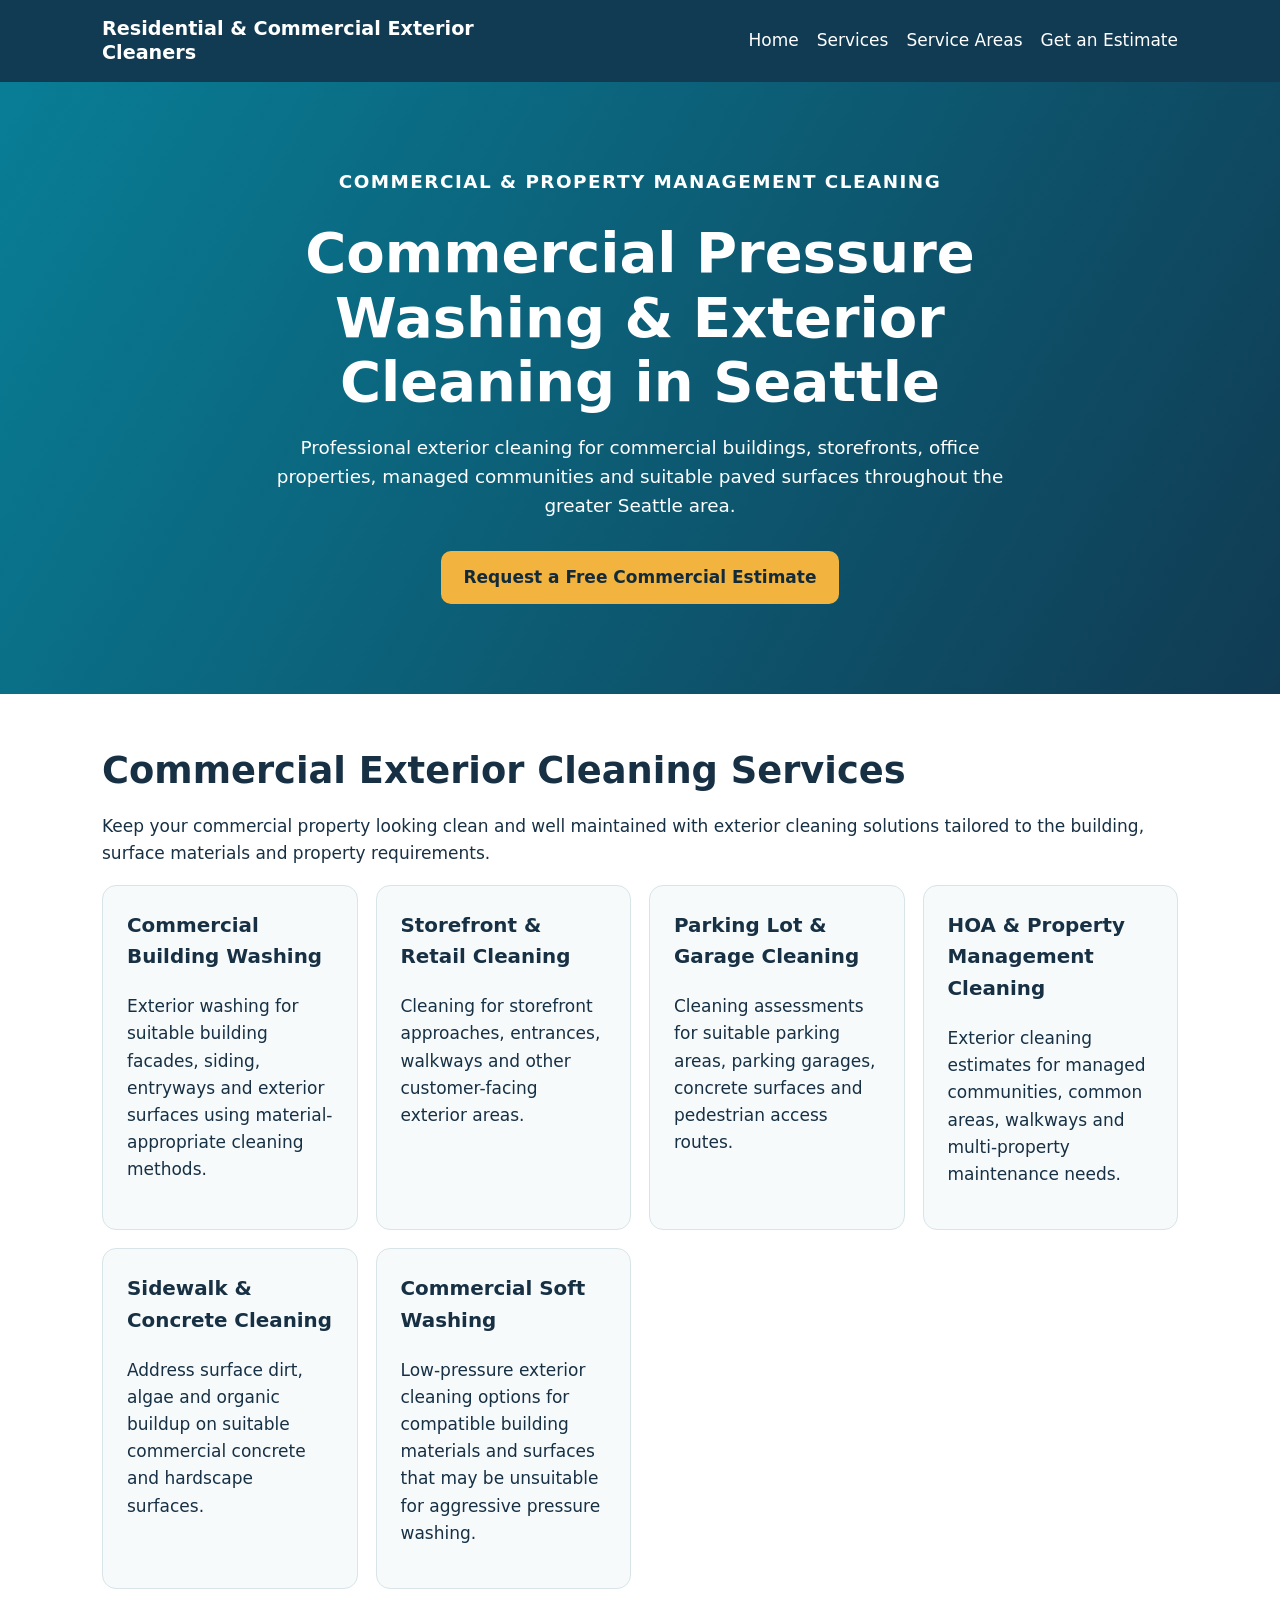
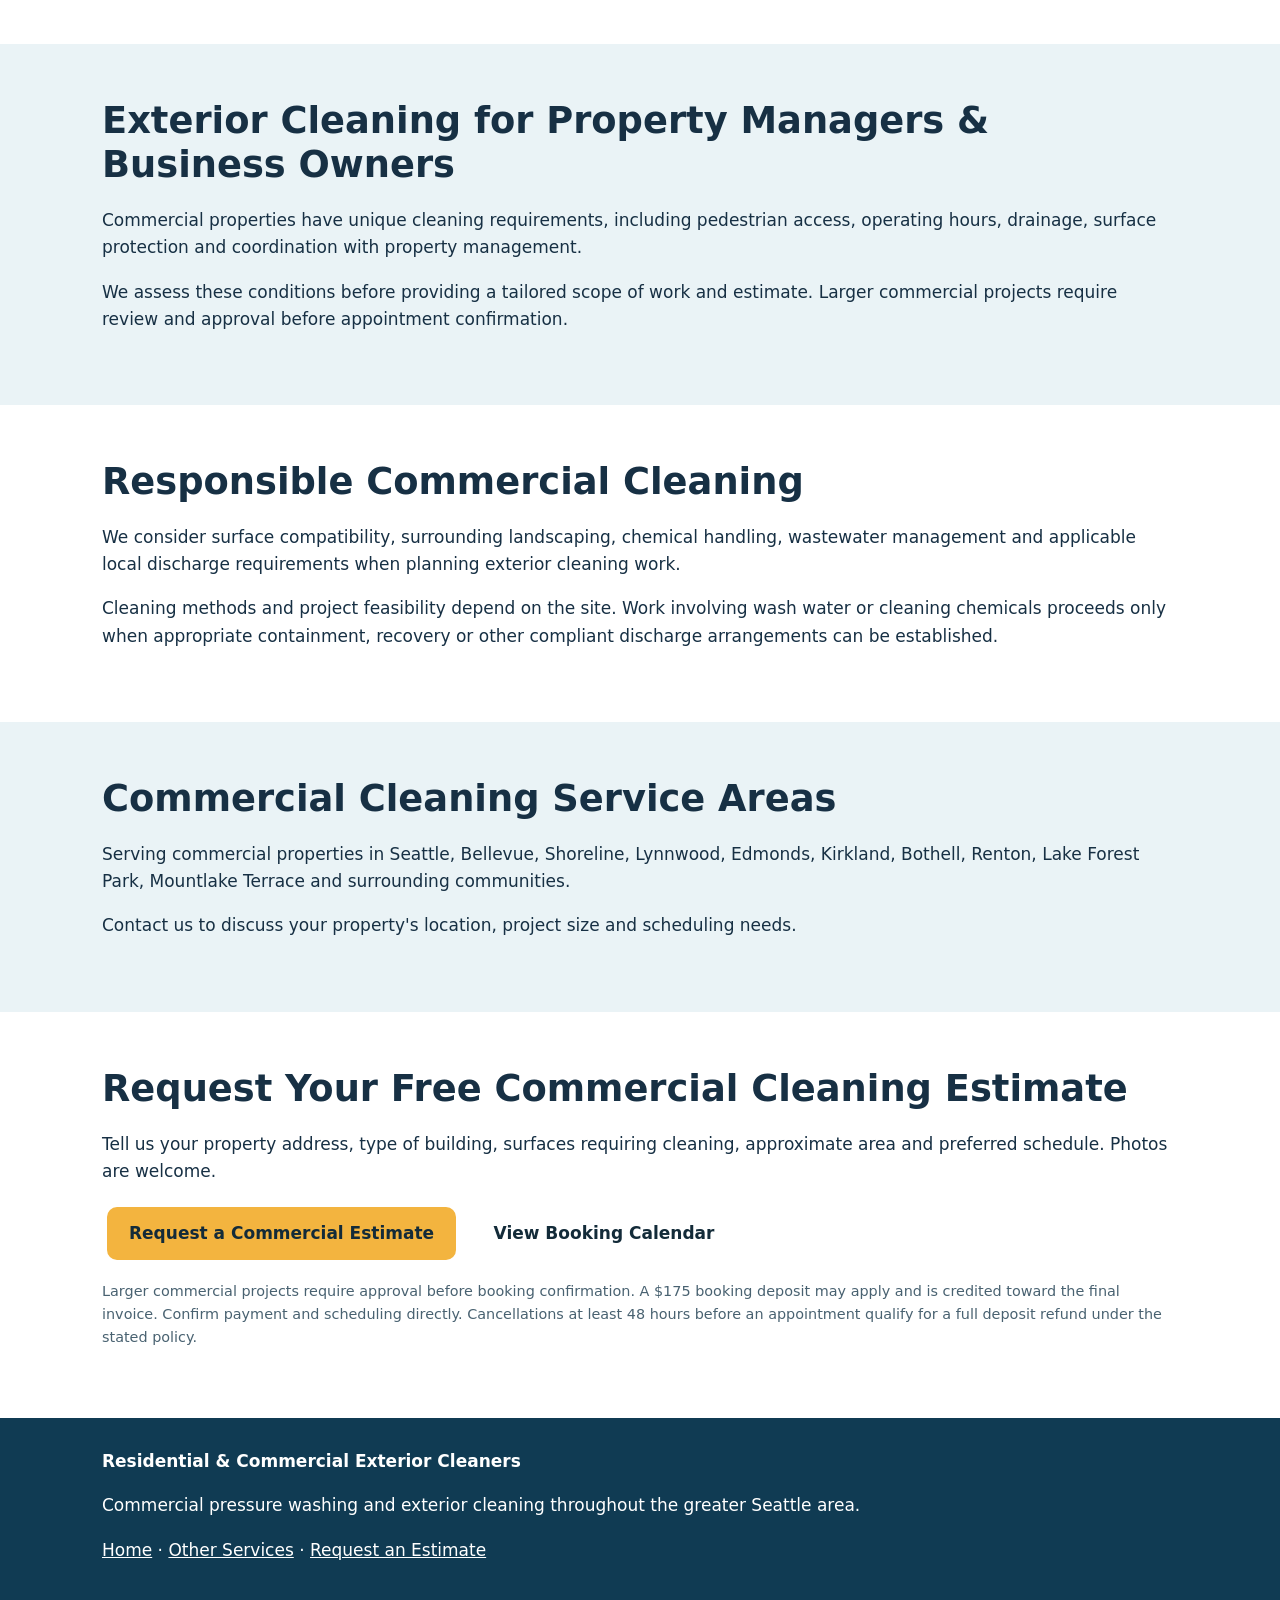
==== services/commercial-cleaning.html @ d64bcadd "Create commercial-cleaning.html" ====
<!doctype html>
<html lang="en">
<head>
<meta charset="utf-8">
<meta name="viewport" content="width=device-width,initial-scale=1">
<title>Commercial Pressure Washing Seattle WA | Exterior Cleaning</title>
<meta name="description" content="Commercial pressure washing and exterior cleaning in Seattle, Bellevue, Shoreline and Lynnwood. Storefronts, buildings, parking areas, sidewalks and managed properties. Free estimates.">
<link rel="canonical" href="https://www.residentialcommercialexteriorcleaners.com/services/commercial-cleaning.html">
<link rel="stylesheet" href="/styles.css">
</head>
<body>
<header><div class="wrap">
<a class="brand" href="/">Residential &amp; Commercial Exterior Cleaners</a>
<nav aria-label="Main navigation">
<a href="/">Home</a>
<a href="/#services">Services</a>
<a href="/#areas">Service Areas</a>
<a href="/#quote">Get an Estimate</a>
</nav></div></header>
<main>
<section class="hero"><div class="wrap">
<p class="eyebrow">Commercial &amp; Property Management Cleaning</p>
<h1>Commercial Pressure Washing &amp; Exterior Cleaning in Seattle</h1>
<p>Professional exterior cleaning for commercial buildings, storefronts, office properties, managed communities and suitable paved surfaces throughout the greater Seattle area.</p>
<a class="btn" href="#quote">Request a Free Commercial Estimate</a>
</div></section>
<section class="section"><div class="wrap">
<h2>Commercial Exterior Cleaning Services</h2>
<p>Keep your commercial property looking clean and well maintained with exterior cleaning solutions tailored to the building, surface materials and property requirements.</p>
<div class="grid">
<article class="card"><h3>Commercial Building Washing</h3><p>Exterior washing for suitable building facades, siding, entryways and exterior surfaces using material-appropriate cleaning methods.</p></article>
<article class="card"><h3>Storefront &amp; Retail Cleaning</h3><p>Cleaning for storefront approaches, entrances, walkways and other customer-facing exterior areas.</p></article>
<article class="card"><h3>Parking Lot &amp; Garage Cleaning</h3><p>Cleaning assessments for suitable parking areas, parking garages, concrete surfaces and pedestrian access routes.</p></article>
<article class="card"><h3>HOA &amp; Property Management Cleaning</h3><p>Exterior cleaning estimates for managed communities, common areas, walkways and multi-property maintenance needs.</p></article>
<article class="card"><h3>Sidewalk &amp; Concrete Cleaning</h3><p>Address surface dirt, algae and organic buildup on suitable commercial concrete and hardscape surfaces.</p></article>
<article class="card"><h3>Commercial Soft Washing</h3><p>Low-pressure exterior cleaning options for compatible building materials and surfaces that may be unsuitable for aggressive pressure washing.</p></article>
</div></div></section>
<section class="section light"><div class="wrap">
<h2>Exterior Cleaning for Property Managers &amp; Business Owners</h2>
<p>Commercial properties have unique cleaning requirements, including pedestrian access, operating hours, drainage, surface protection and coordination with property management.</p>
<p>We assess these conditions before providing a tailored scope of work and estimate. Larger commercial projects require review and approval before appointment confirmation.</p>
</div></section>
<section class="section"><div class="wrap">
<h2>Responsible Commercial Cleaning</h2>
<p>We consider surface compatibility, surrounding landscaping, chemical handling, wastewater management and applicable local discharge requirements when planning exterior cleaning work.</p>
<p>Cleaning methods and project feasibility depend on the site. Work involving wash water or cleaning chemicals proceeds only when appropriate containment, recovery or other compliant discharge arrangements can be established.</p>
</div></section>
<section class="section light"><div class="wrap">
<h2>Commercial Cleaning Service Areas</h2>
<p>Serving commercial properties in Seattle, Bellevue, Shoreline, Lynnwood, Edmonds, Kirkland, Bothell, Renton, Lake Forest Park, Mountlake Terrace and surrounding communities.</p>
<p>Contact us to discuss your property's location, project size and scheduling needs.</p>
</div></section>
<section class="section" id="quote"><div class="wrap">
<h2>Request Your Free Commercial Cleaning Estimate</h2>
<p>Tell us your property address, type of building, surfaces requiring cleaning, approximate area and preferred schedule. Photos are welcome.</p>
<a class="btn" href="mailto:matt@residentialcommercialexteriorcleaners.com?subject=Commercial%20Exterior%20Cleaning%20Estimate">Request a Commercial Estimate</a>
<a class="btn secondary" href="https://calendar.app.google/ALPbAjFEjYgFYLGk9" rel="noopener noreferrer">View Booking Calendar</a>
<p class="note">Larger commercial projects require approval before booking confirmation. A $175 booking deposit may apply and is credited toward the final invoice. Confirm payment and scheduling directly. Cancellations at least 48 hours before an appointment qualify for a full deposit refund under the stated policy.</p>
</div></section>
</main>
<footer><div class="wrap">
<strong>Residential &amp; Commercial Exterior Cleaners</strong>
<p>Commercial pressure washing and exterior cleaning throughout the greater Seattle area.</p>
<p><a href="/">Home</a> · <a href="/#services">Other Services</a> · <a href="/#quote">Request an Estimate</a></p>
</div></footer>
</body>
</html>
---- styles.css ----
*{box-sizing:border-box}html{scroll-behavior:smooth}body{margin:0;font:17px/1.6 system-ui,-apple-system,Segoe UI,sans-serif;color:#173044;background:#fff}a{color:#08678c}header{background:#103b53;color:white}header .wrap{display:flex;justify-content:space-between;align-items:center;gap:20px;flex-wrap:wrap;padding:17px 22px}header a{color:white;text-decoration:none}nav{display:flex;gap:18px;flex-wrap:wrap}nav a:hover{text-decoration:underline}.brand{font-weight:800;font-size:1.2rem;line-height:1.25;max-width:380px}.hero{background:linear-gradient(120deg,#087e96,#103b53);color:white;padding:85px 20px;text-align:center}.hero h1{font-size:clamp(2rem,5vw,3.5rem);line-height:1.15;max-width:850px;margin:0 auto 18px}.hero p{max-width:750px;margin:0 auto 25px;font-size:1.15rem}.wrap{max-width:1120px;margin:auto;padding:0 22px}.section{padding:55px 0}.section h2{font-size:clamp(1.7rem,3vw,2.3rem);line-height:1.2;margin:0 0 20px}.grid{display:grid;grid-template-columns:repeat(auto-fit,minmax(240px,1fr));gap:18px}.card{border:1px solid #d8e4e8;border-radius:14px;padding:24px;background:#f6fafb}.card h3{margin-top:0}.btn{display:inline-block;background:#f3b43f;color:#132b39!important;font-weight:800;text-decoration:none;padding:13px 22px;border-radius:10px;margin:5px}.btn.secondary{background:white}.light{background:#eaf3f6}.note{font-size:.9rem;color:#496271}.hero .note{color:#e9f4f8}footer{background:#103b53;color:white;padding:30px 0}footer a{color:white}.eyebrow{font-weight:700;text-transform:uppercase;letter-spacing:.08em;font-size:.85rem}ul{padding-left:22px}a:focus-visible{outline:3px solid #e7a11d;outline-offset:3px}@media(max-width:600px){header .wrap{display:block}nav{margin-top:14px}.hero{padding:65px 16px}}
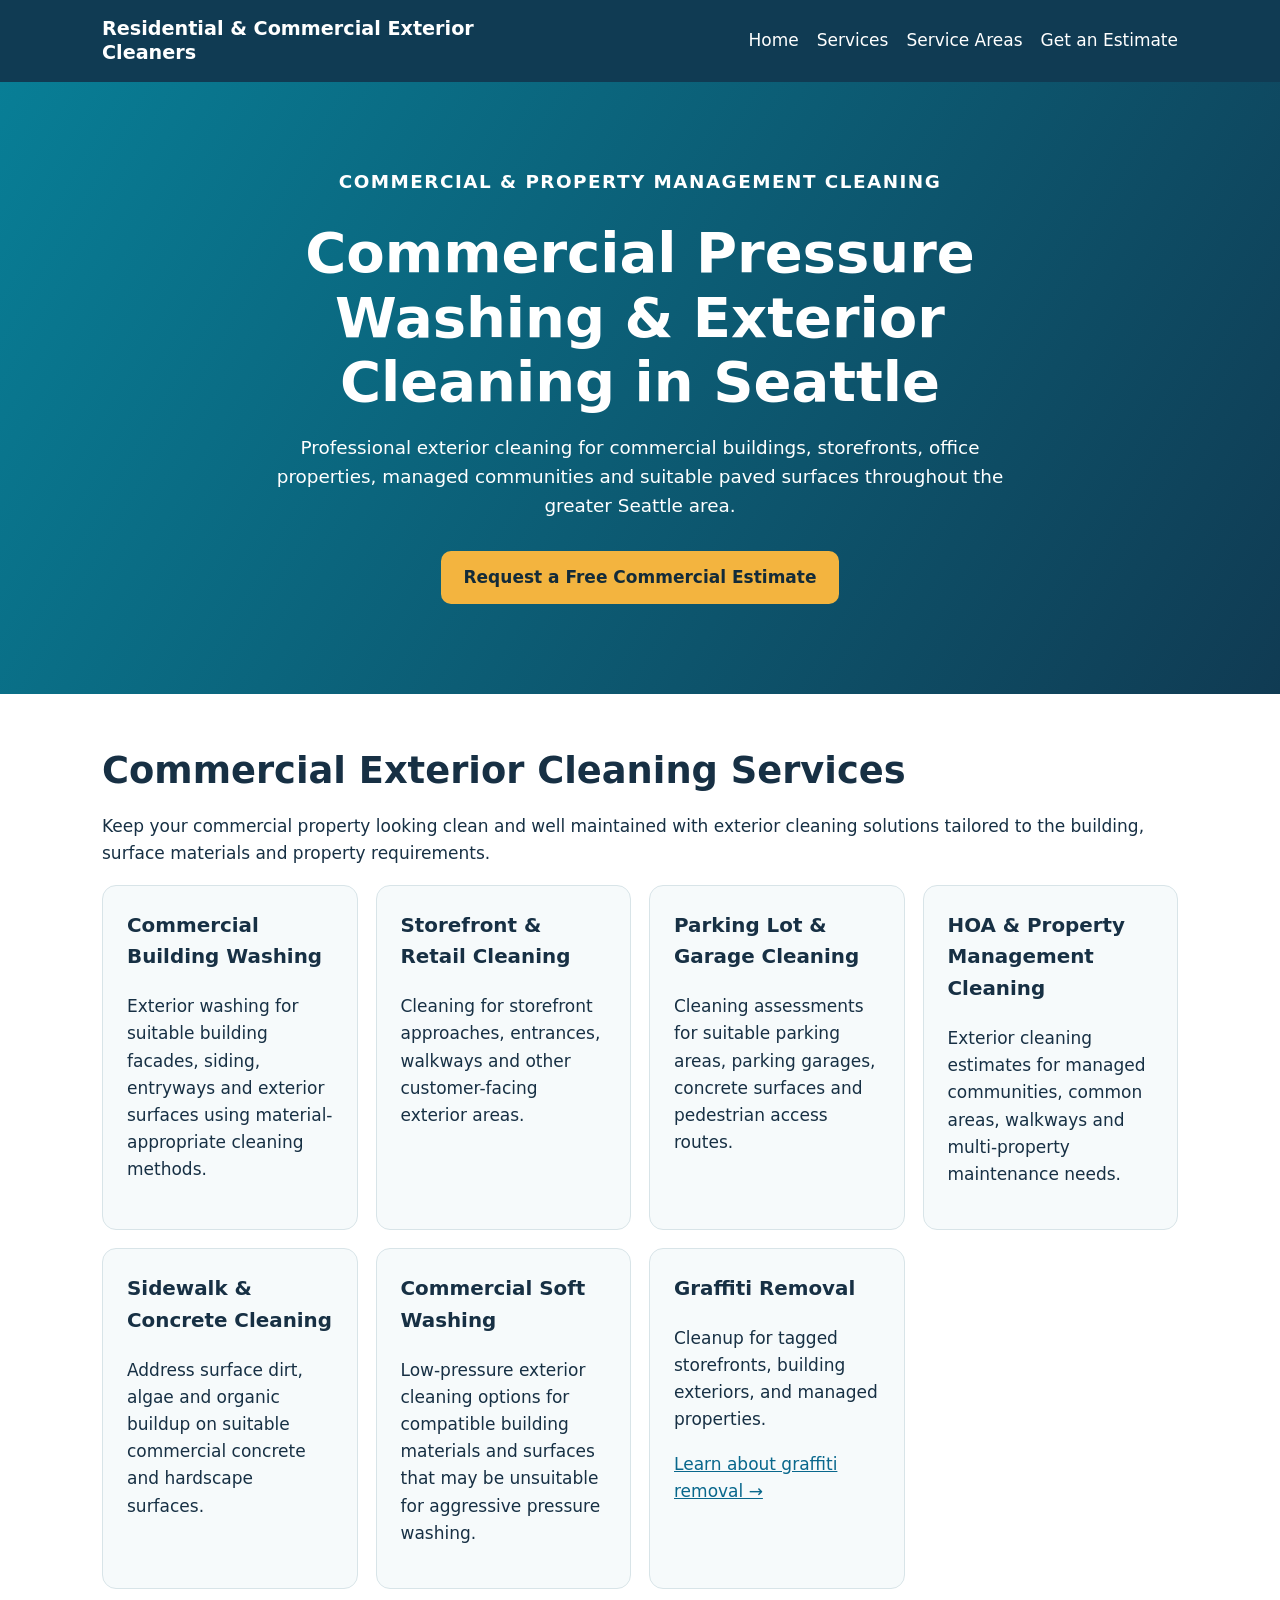
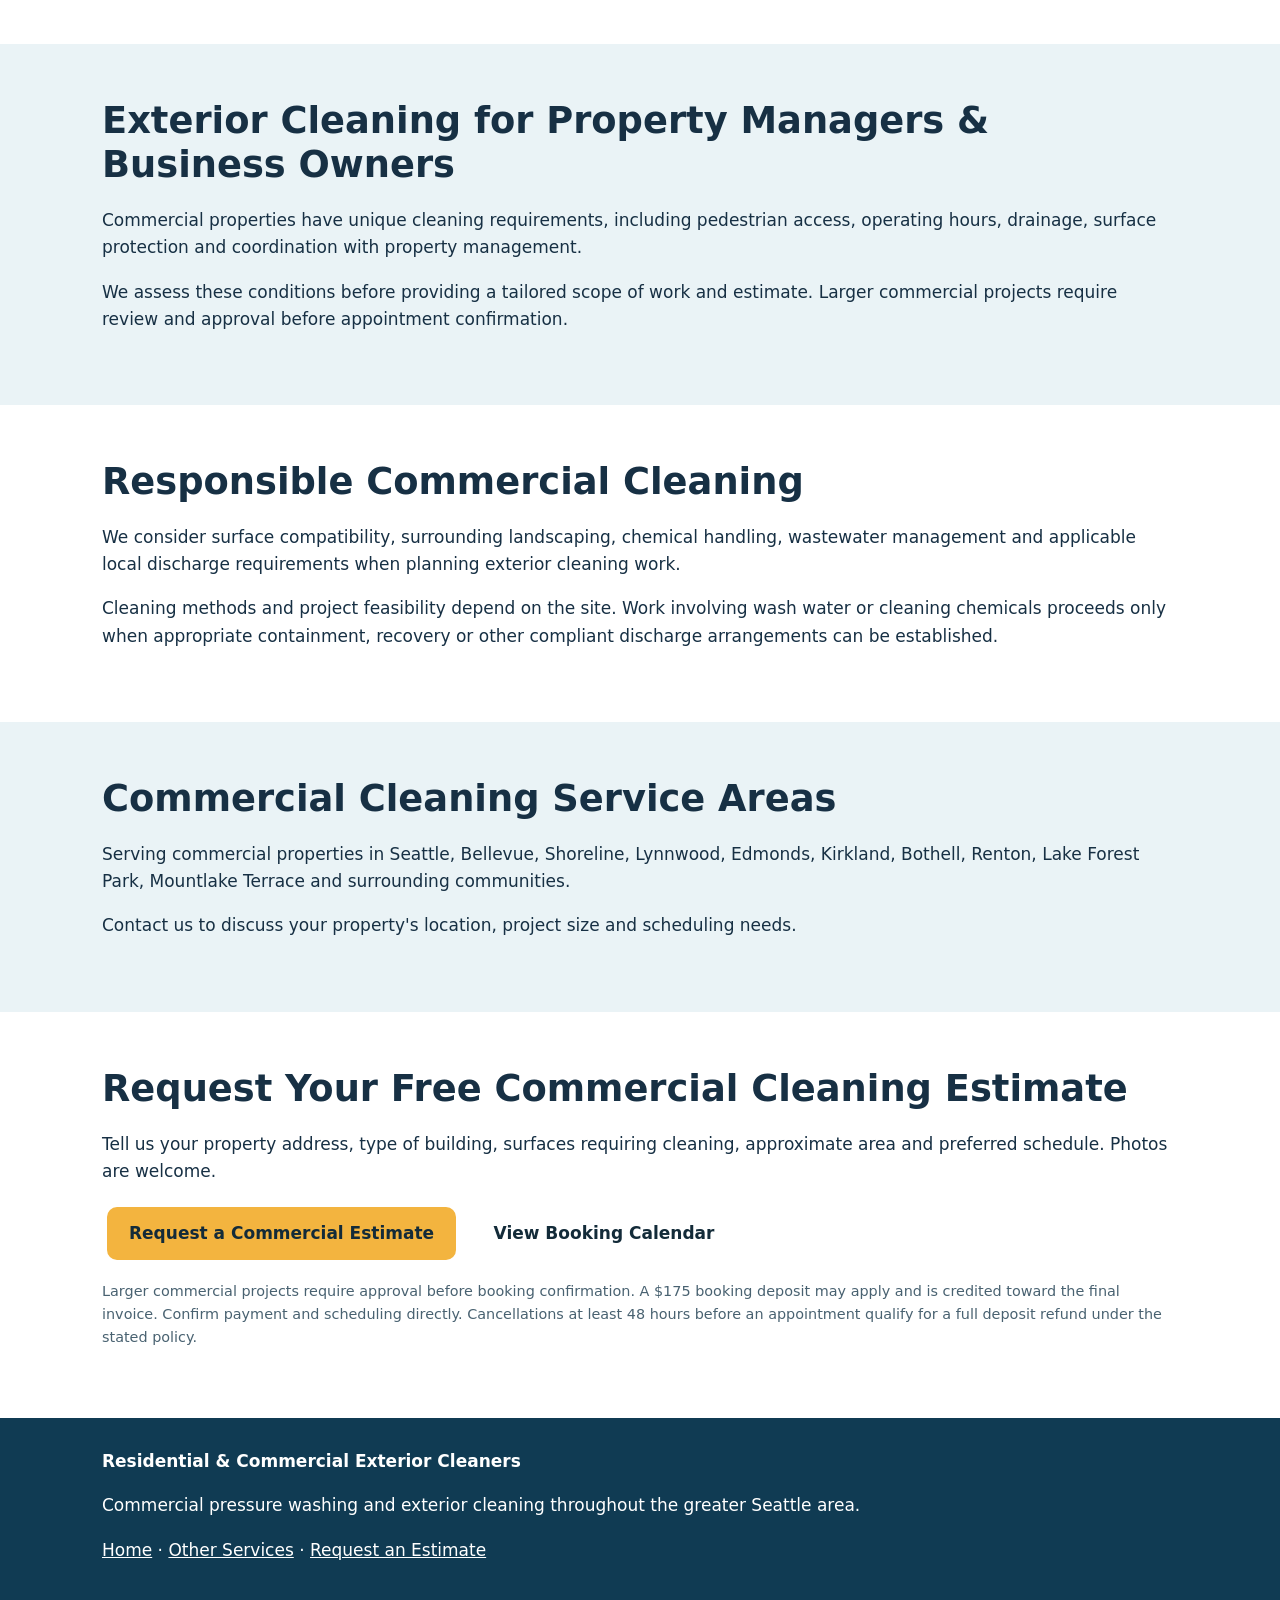
==== commit c9ab7c33: "Add graffiti removal service page" ====
--- a/services/commercial-cleaning.html
+++ b/services/commercial-cleaning.html
@@ -34,6 +34,7 @@
 <article class="card"><h3>HOA &amp; Property Management Cleaning</h3><p>Exterior cleaning estimates for managed communities, common areas, walkways and multi-property maintenance needs.</p></article>
 <article class="card"><h3>Sidewalk &amp; Concrete Cleaning</h3><p>Address surface dirt, algae and organic buildup on suitable commercial concrete and hardscape surfaces.</p></article>
 <article class="card"><h3>Commercial Soft Washing</h3><p>Low-pressure exterior cleaning options for compatible building materials and surfaces that may be unsuitable for aggressive pressure washing.</p></article>
+<article class="card"><h3>Graffiti Removal</h3><p>Cleanup for tagged storefronts, building exteriors, and managed properties.</p><a href="/services/graffiti-removal.html">Learn about graffiti removal →</a></article>
 </div></div></section>
 <section class="section light"><div class="wrap">
 <h2>Exterior Cleaning for Property Managers &amp; Business Owners</h2>
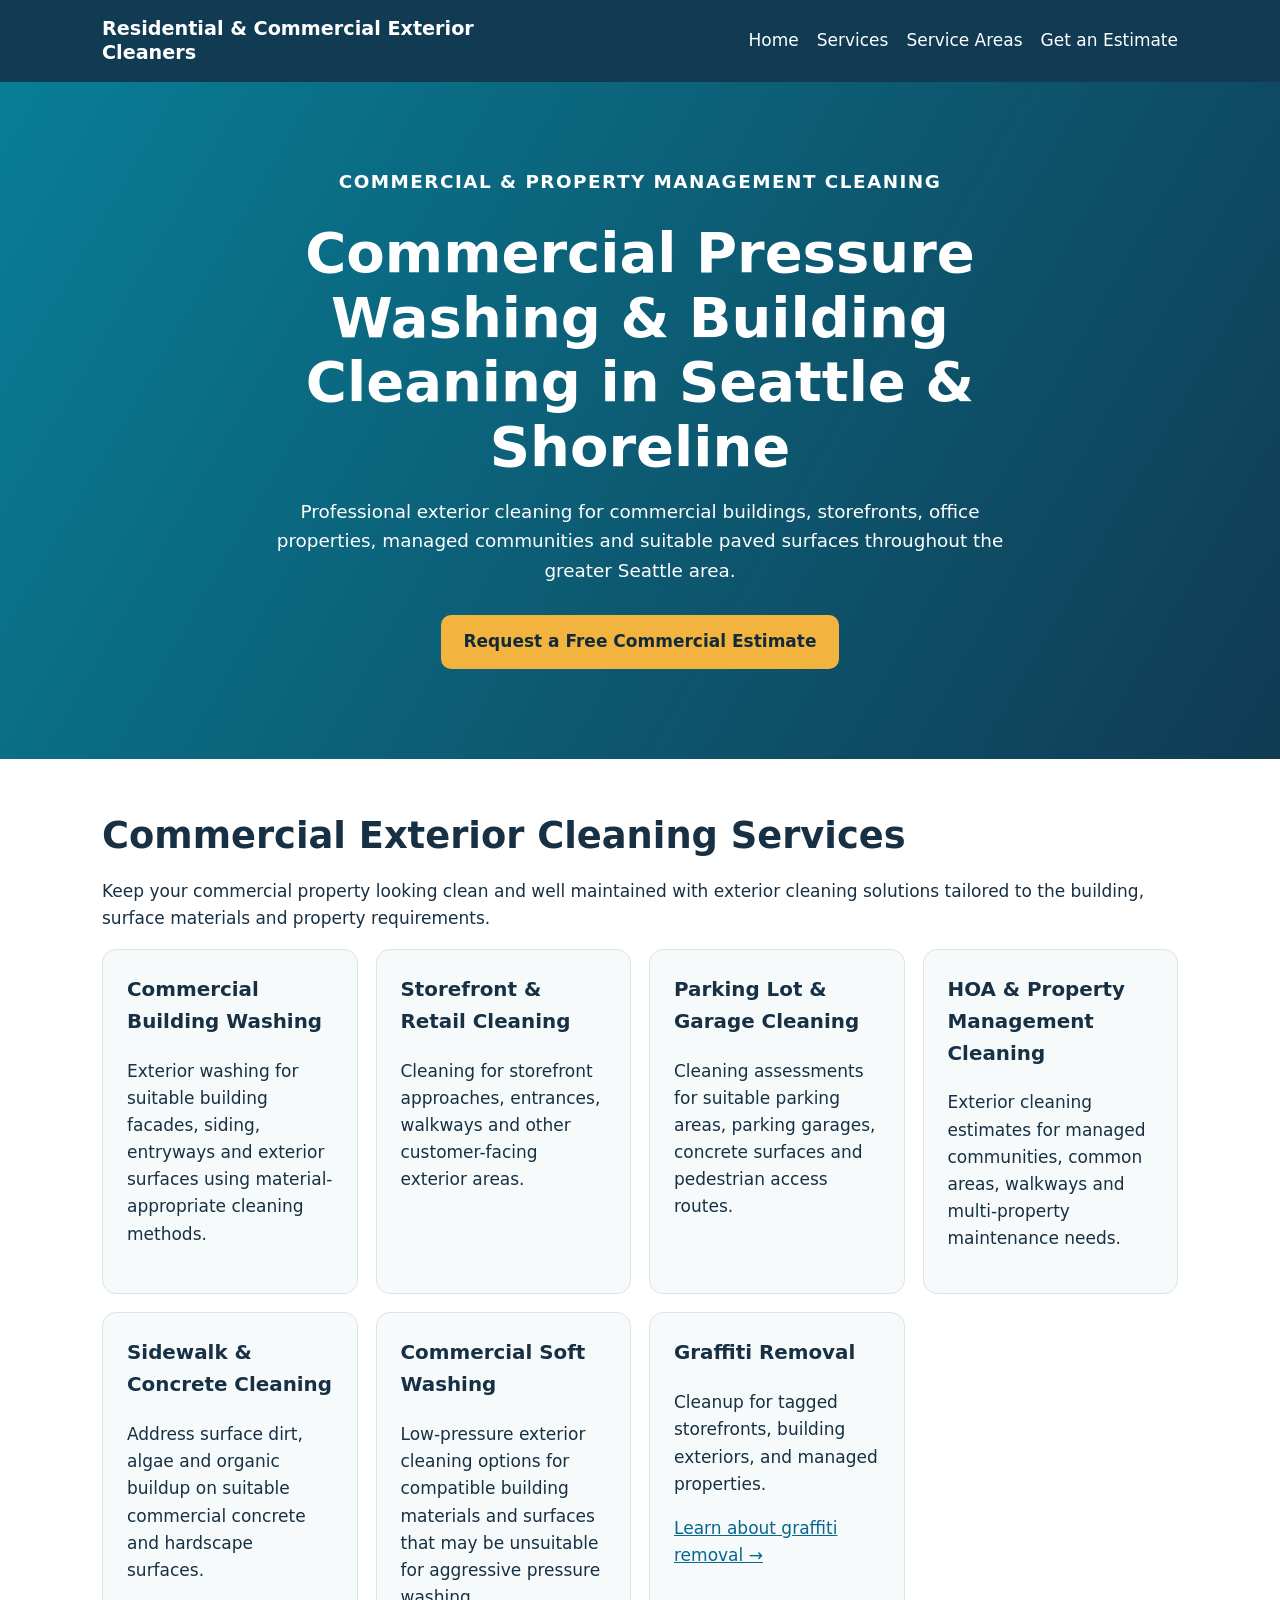
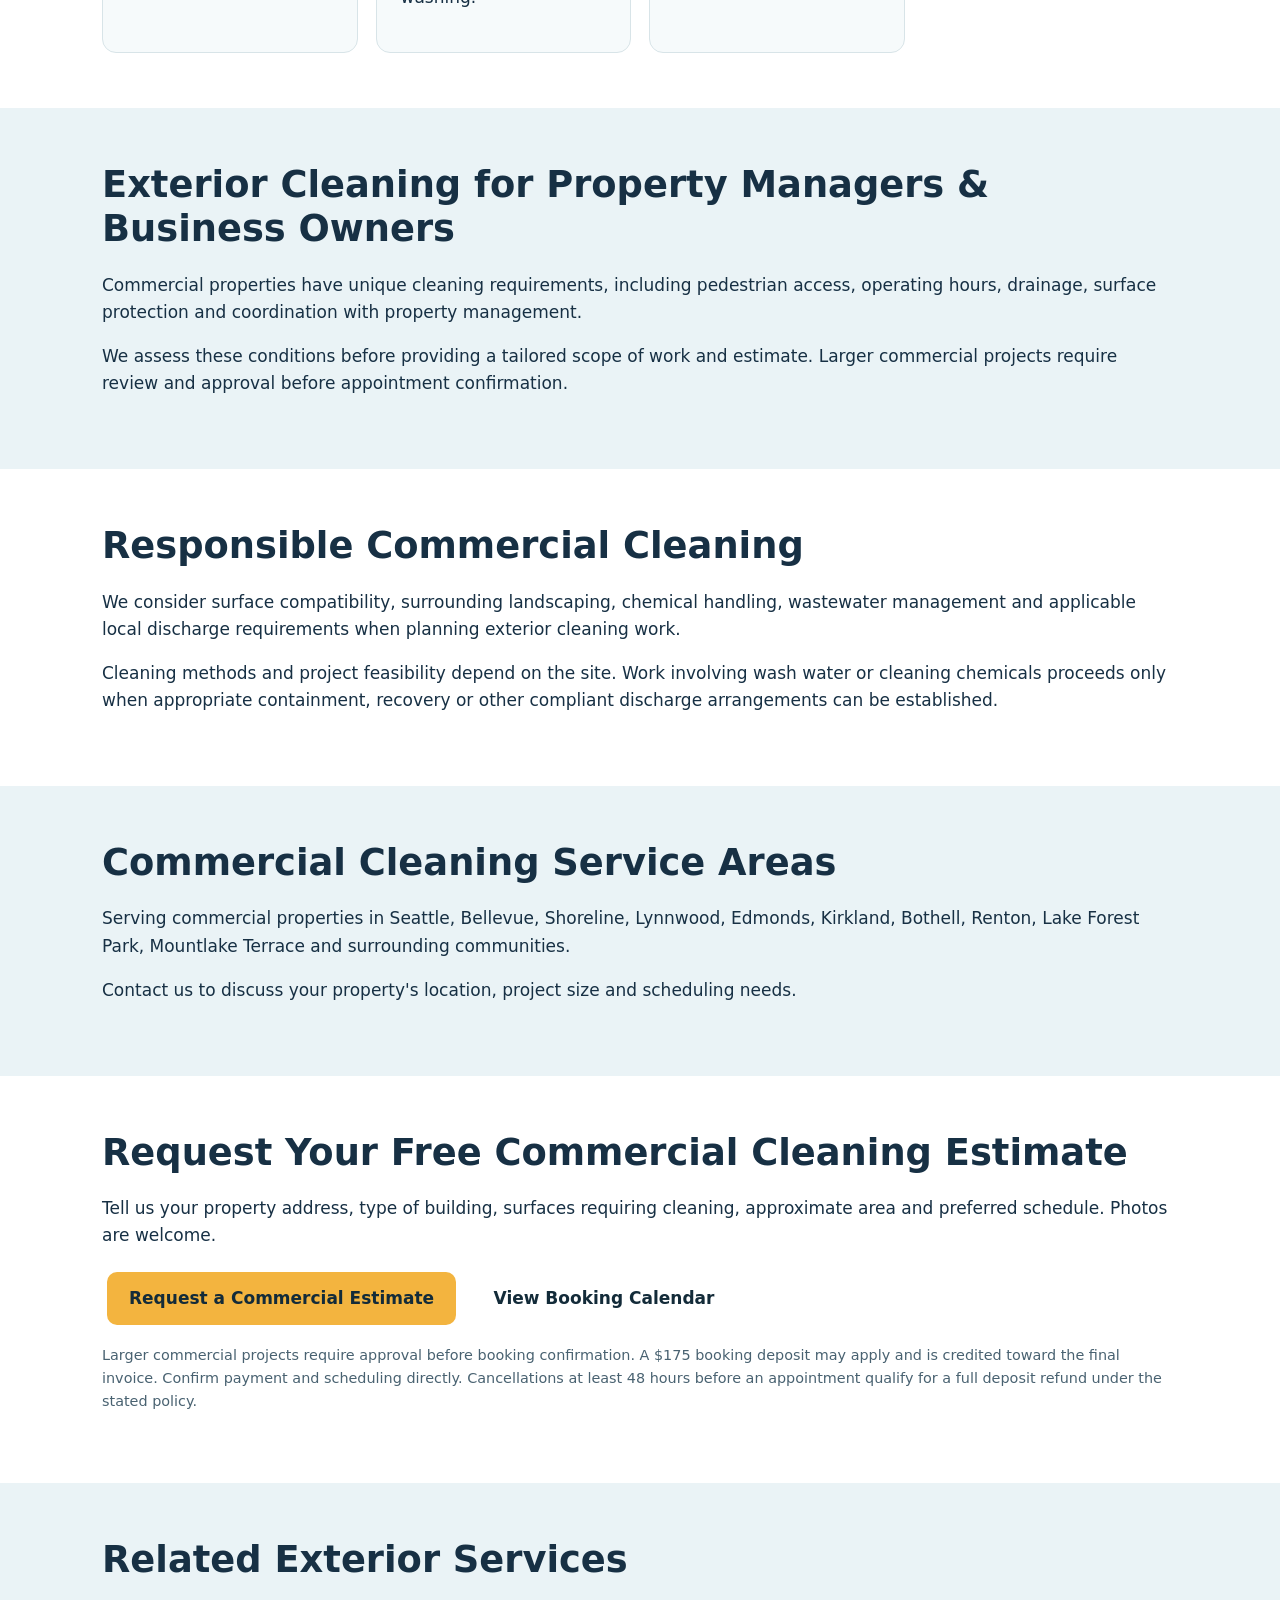
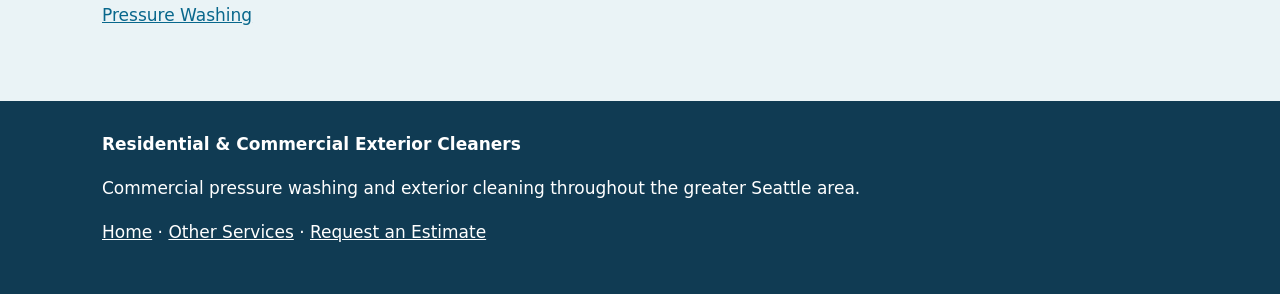
==== commit c59a10e4: "Improve local SEO, service metadata and estimate link markup" ====
--- a/services/commercial-cleaning.html
+++ b/services/commercial-cleaning.html
@@ -3,8 +3,8 @@
 <head>
 <meta charset="utf-8">
 <meta name="viewport" content="width=device-width,initial-scale=1">
-<title>Commercial Pressure Washing Seattle WA | Exterior Cleaning</title>
-<meta name="description" content="Commercial pressure washing and exterior cleaning in Seattle, Bellevue, Shoreline and Lynnwood. Storefronts, buildings, parking areas, sidewalks and managed properties. Free estimates.">
+<title>Commercial Pressure Washing | Seattle &amp; Shoreline, WA</title>
+<meta name="description" content="Commercial building washing, storefront, sidewalk and parking area cleaning in Seattle, Shoreline and nearby cities. Call 206-303-8770 for a free estimate.">
 <link rel="canonical" href="https://www.residentialcommercialexteriorcleaners.com/services/commercial-cleaning.html">
 <link rel="stylesheet" href="/styles.css">
 </head>
@@ -20,7 +20,7 @@
 <main>
 <section class="hero"><div class="wrap">
 <p class="eyebrow">Commercial &amp; Property Management Cleaning</p>
-<h1>Commercial Pressure Washing &amp; Exterior Cleaning in Seattle</h1>
+<h1>Commercial Pressure Washing &amp; Building Cleaning in Seattle &amp; Shoreline</h1>
 <p>Professional exterior cleaning for commercial buildings, storefronts, office properties, managed communities and suitable paved surfaces throughout the greater Seattle area.</p>
 <a class="btn" href="#quote">Request a Free Commercial Estimate</a>
 </div></section>
@@ -58,6 +58,7 @@
 <a class="btn secondary" href="https://calendar.app.google/ALPbAjFEjYgFYLGk9" rel="noopener noreferrer">View Booking Calendar</a>
 <p class="note">Larger commercial projects require approval before booking confirmation. A $175 booking deposit may apply and is credited toward the final invoice. Confirm payment and scheduling directly. Cancellations at least 48 hours before an appointment qualify for a full deposit refund under the stated policy.</p>
 </div></section>
+<section class="section light"><div class="wrap"><h2>Related Exterior Services</h2><p><a href="/services/pressure-washing.html">Pressure Washing</a></p></div></section>
 </main>
 <footer><div class="wrap">
 <strong>Residential &amp; Commercial Exterior Cleaners</strong>
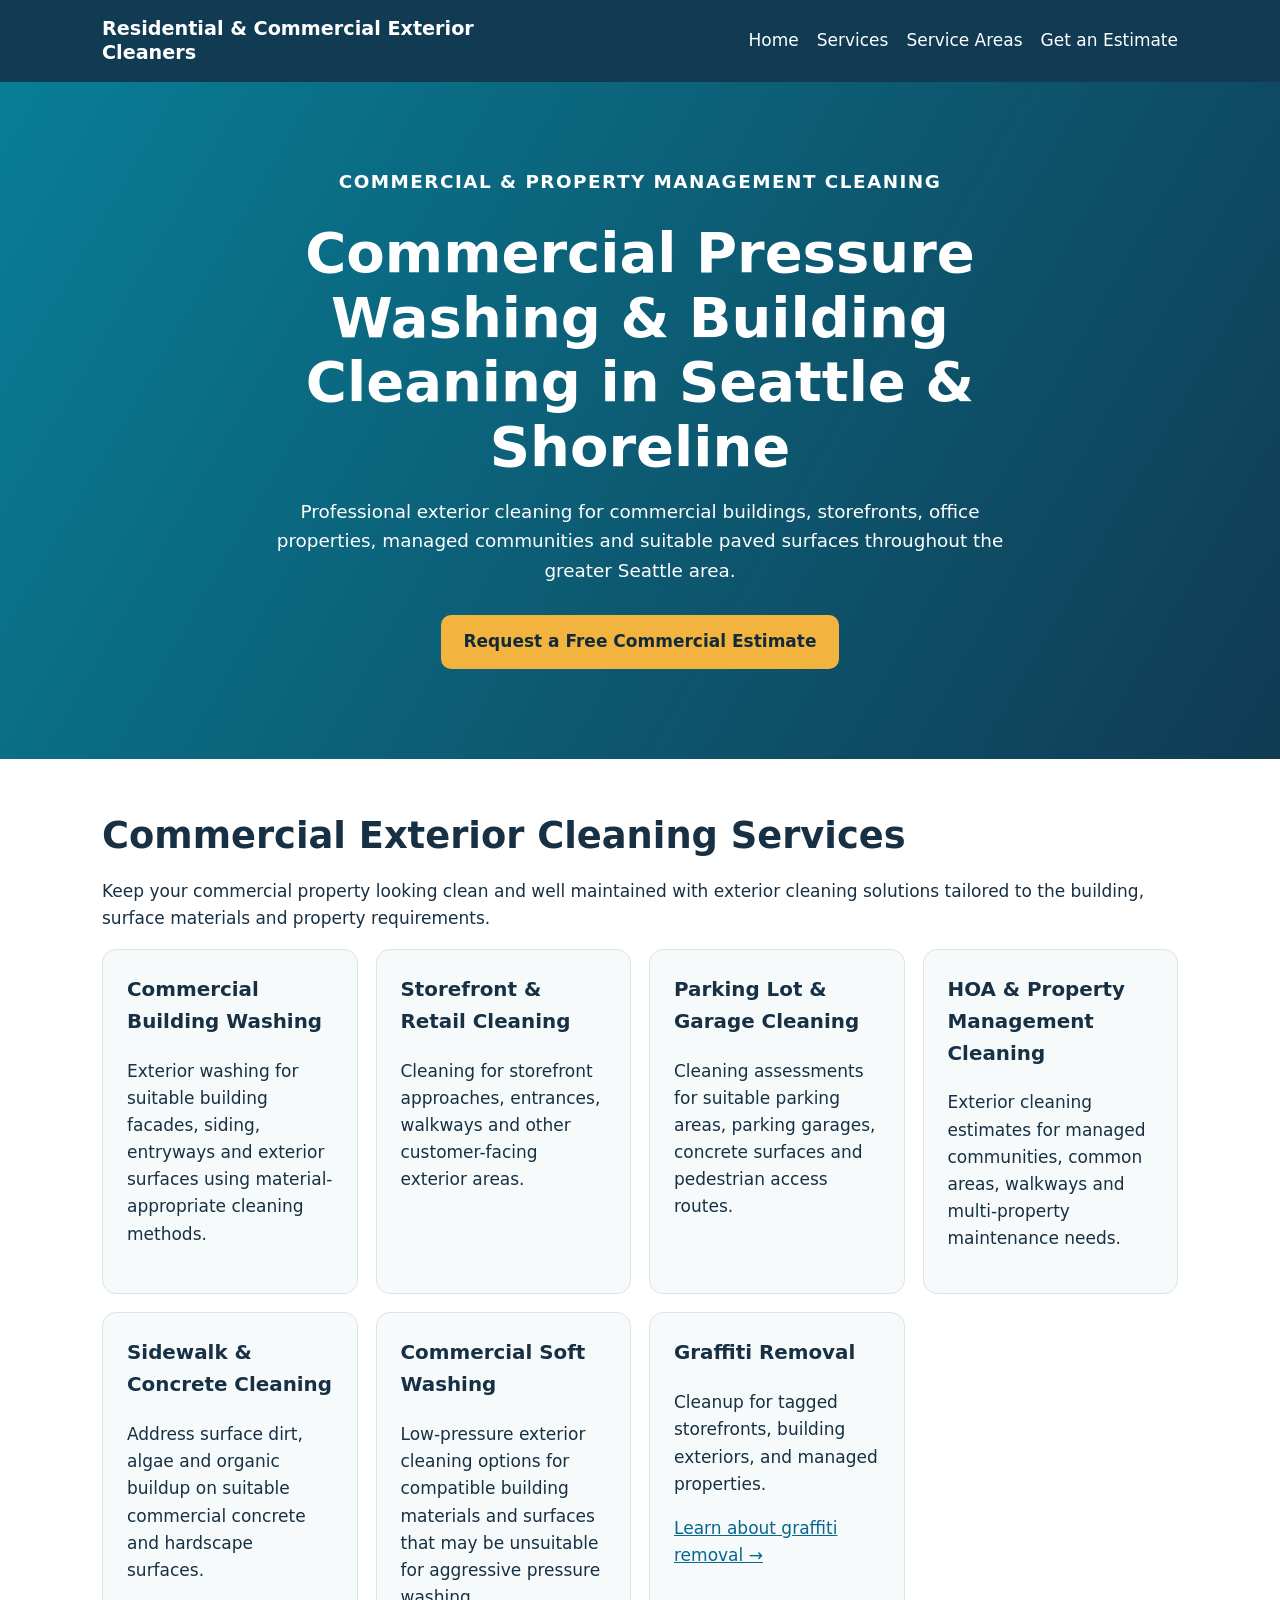
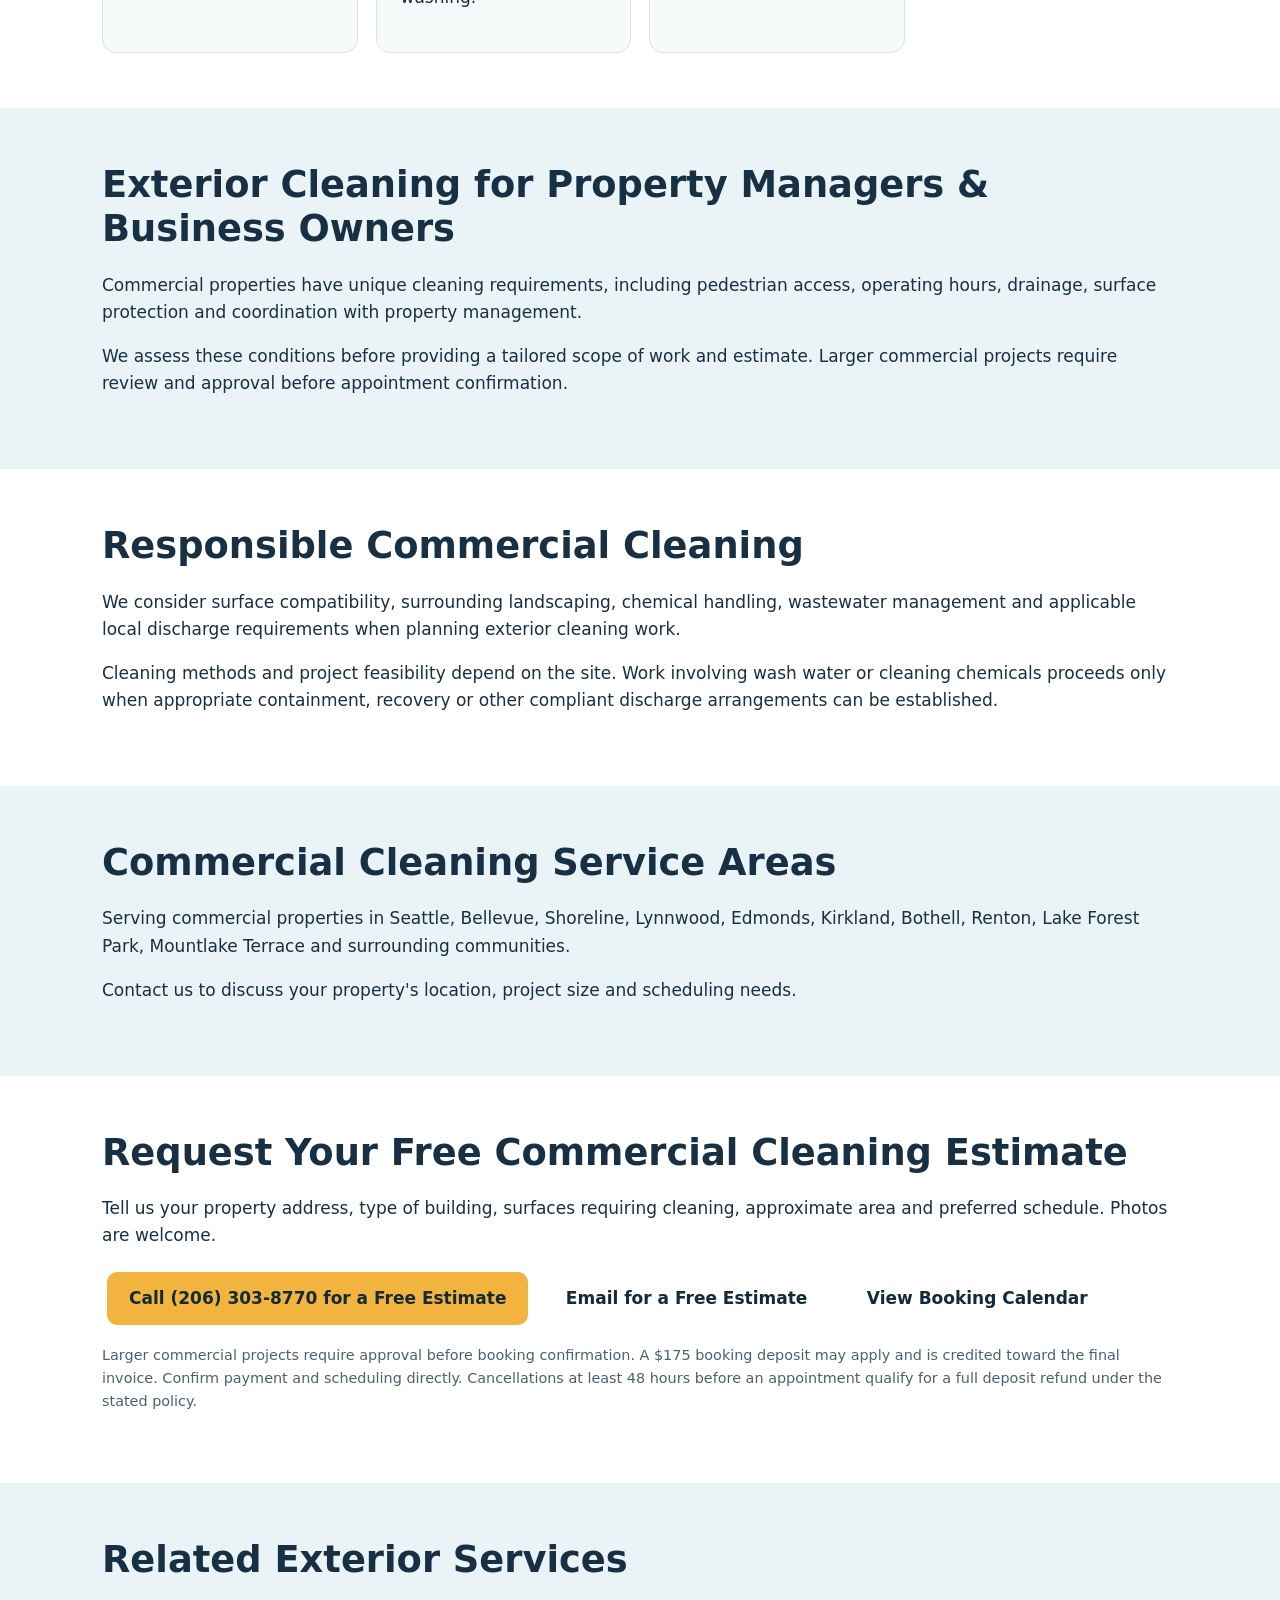
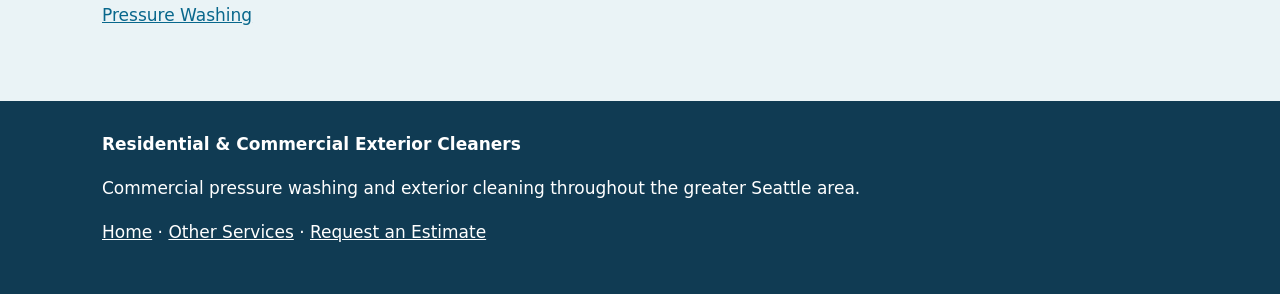
==== commit 8f090171: "Add direct call buttons to service estimate sections" ====
--- a/services/commercial-cleaning.html
+++ b/services/commercial-cleaning.html
@@ -7,6 +7,16 @@
 <meta name="description" content="Commercial building washing, storefront, sidewalk and parking area cleaning in Seattle, Shoreline and nearby cities. Call 206-303-8770 for a free estimate.">
 <link rel="canonical" href="https://www.residentialcommercialexteriorcleaners.com/services/commercial-cleaning.html">
 <link rel="stylesheet" href="/styles.css">
+
+<!-- Google tag (gtag.js) -->
+<script async src="https://www.googletagmanager.com/gtag/js?id=AW-18505908150"></script>
+<script>
+  window.dataLayer = window.dataLayer || [];
+  function gtag(){dataLayer.push(arguments);}
+  gtag('js', new Date());
+
+  gtag('config', 'AW-18505908150');
+</script>
 </head>
 <body>
 <header><div class="wrap">
@@ -54,7 +64,8 @@
 <section class="section" id="quote"><div class="wrap">
 <h2>Request Your Free Commercial Cleaning Estimate</h2>
 <p>Tell us your property address, type of building, surfaces requiring cleaning, approximate area and preferred schedule. Photos are welcome.</p>
-<a class="btn" href="mailto:matt@residentialcommercialexteriorcleaners.com?subject=Commercial%20Exterior%20Cleaning%20Estimate">Request a Commercial Estimate</a>
+<a class="btn" href="tel:+12063038770">Call (206) 303-8770 for a Free Estimate</a>
+<a class="btn secondary" href="mailto:matt@residentialcommercialexteriorcleaners.com?subject=Commercial%20Exterior%20Cleaning%20Estimate">Email for a Free Estimate</a>
 <a class="btn secondary" href="https://calendar.app.google/ALPbAjFEjYgFYLGk9" rel="noopener noreferrer">View Booking Calendar</a>
 <p class="note">Larger commercial projects require approval before booking confirmation. A $175 booking deposit may apply and is credited toward the final invoice. Confirm payment and scheduling directly. Cancellations at least 48 hours before an appointment qualify for a full deposit refund under the stated policy.</p>
 </div></section>
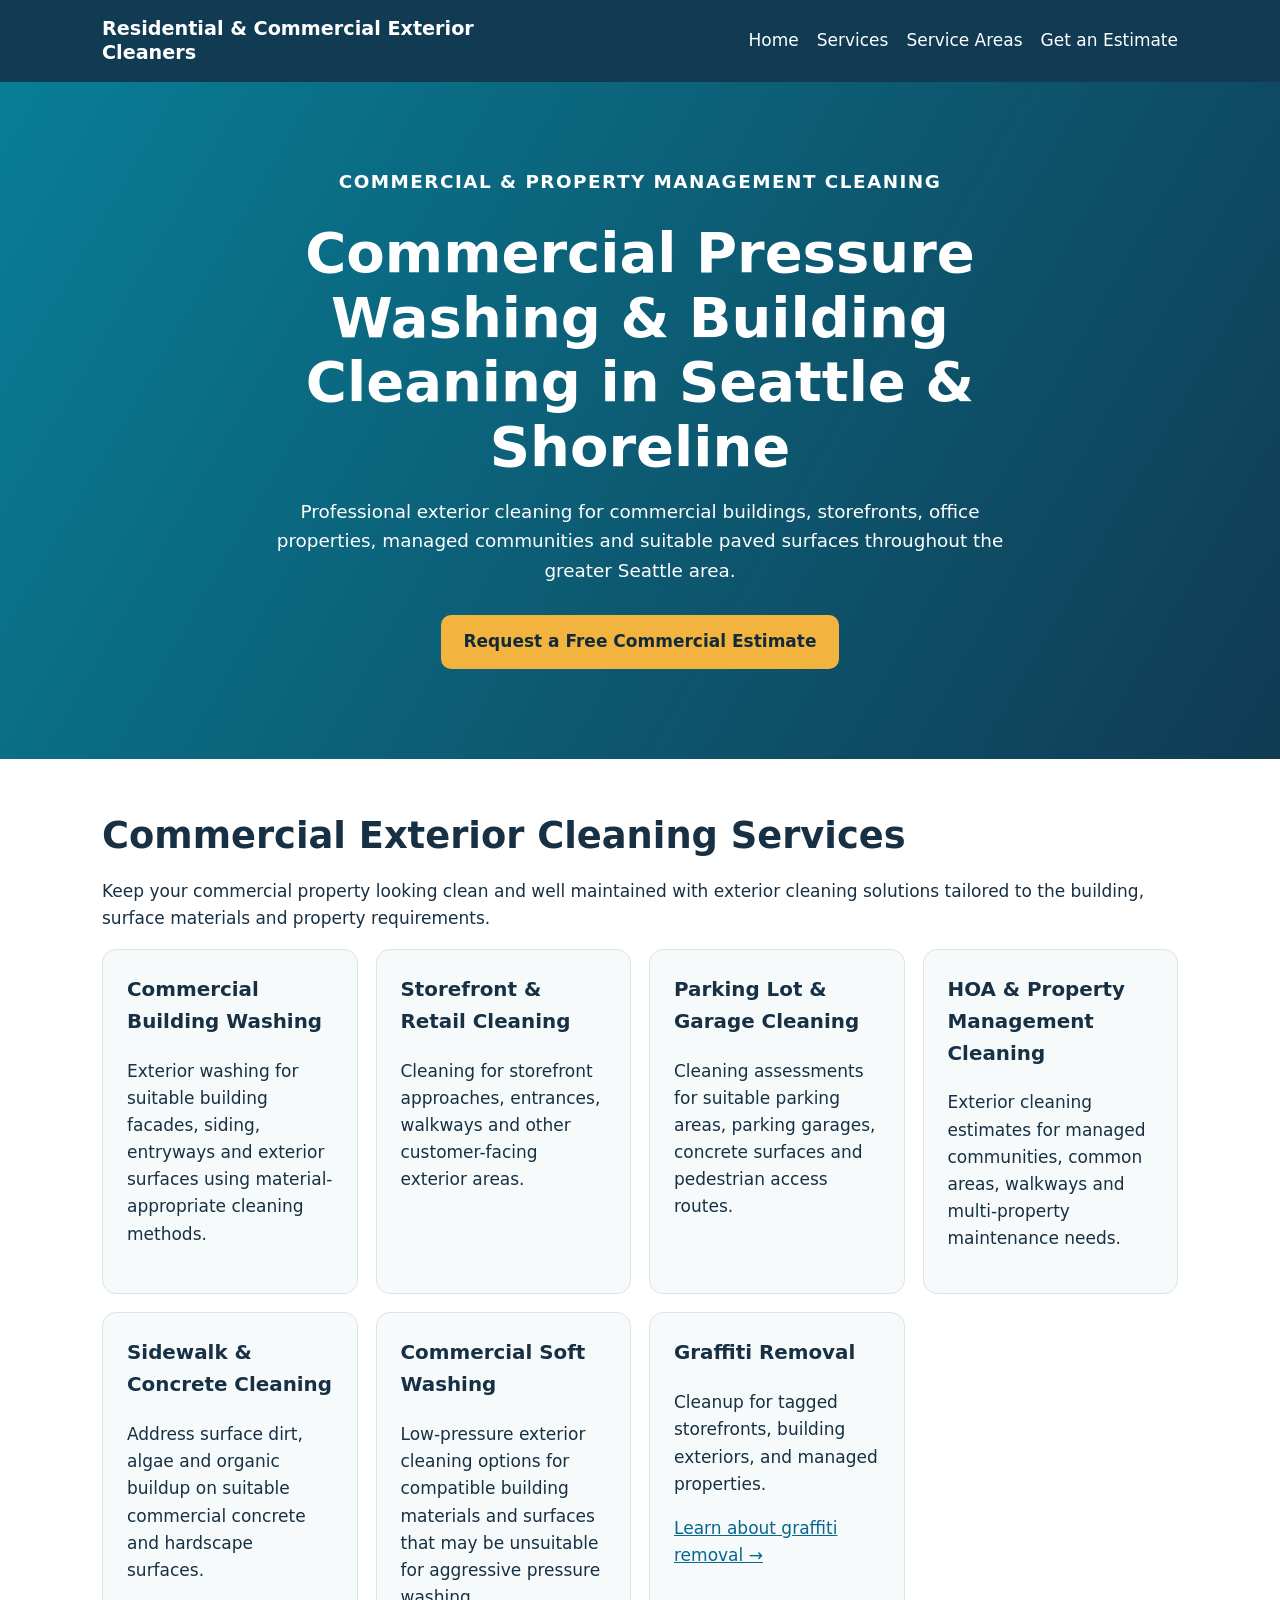
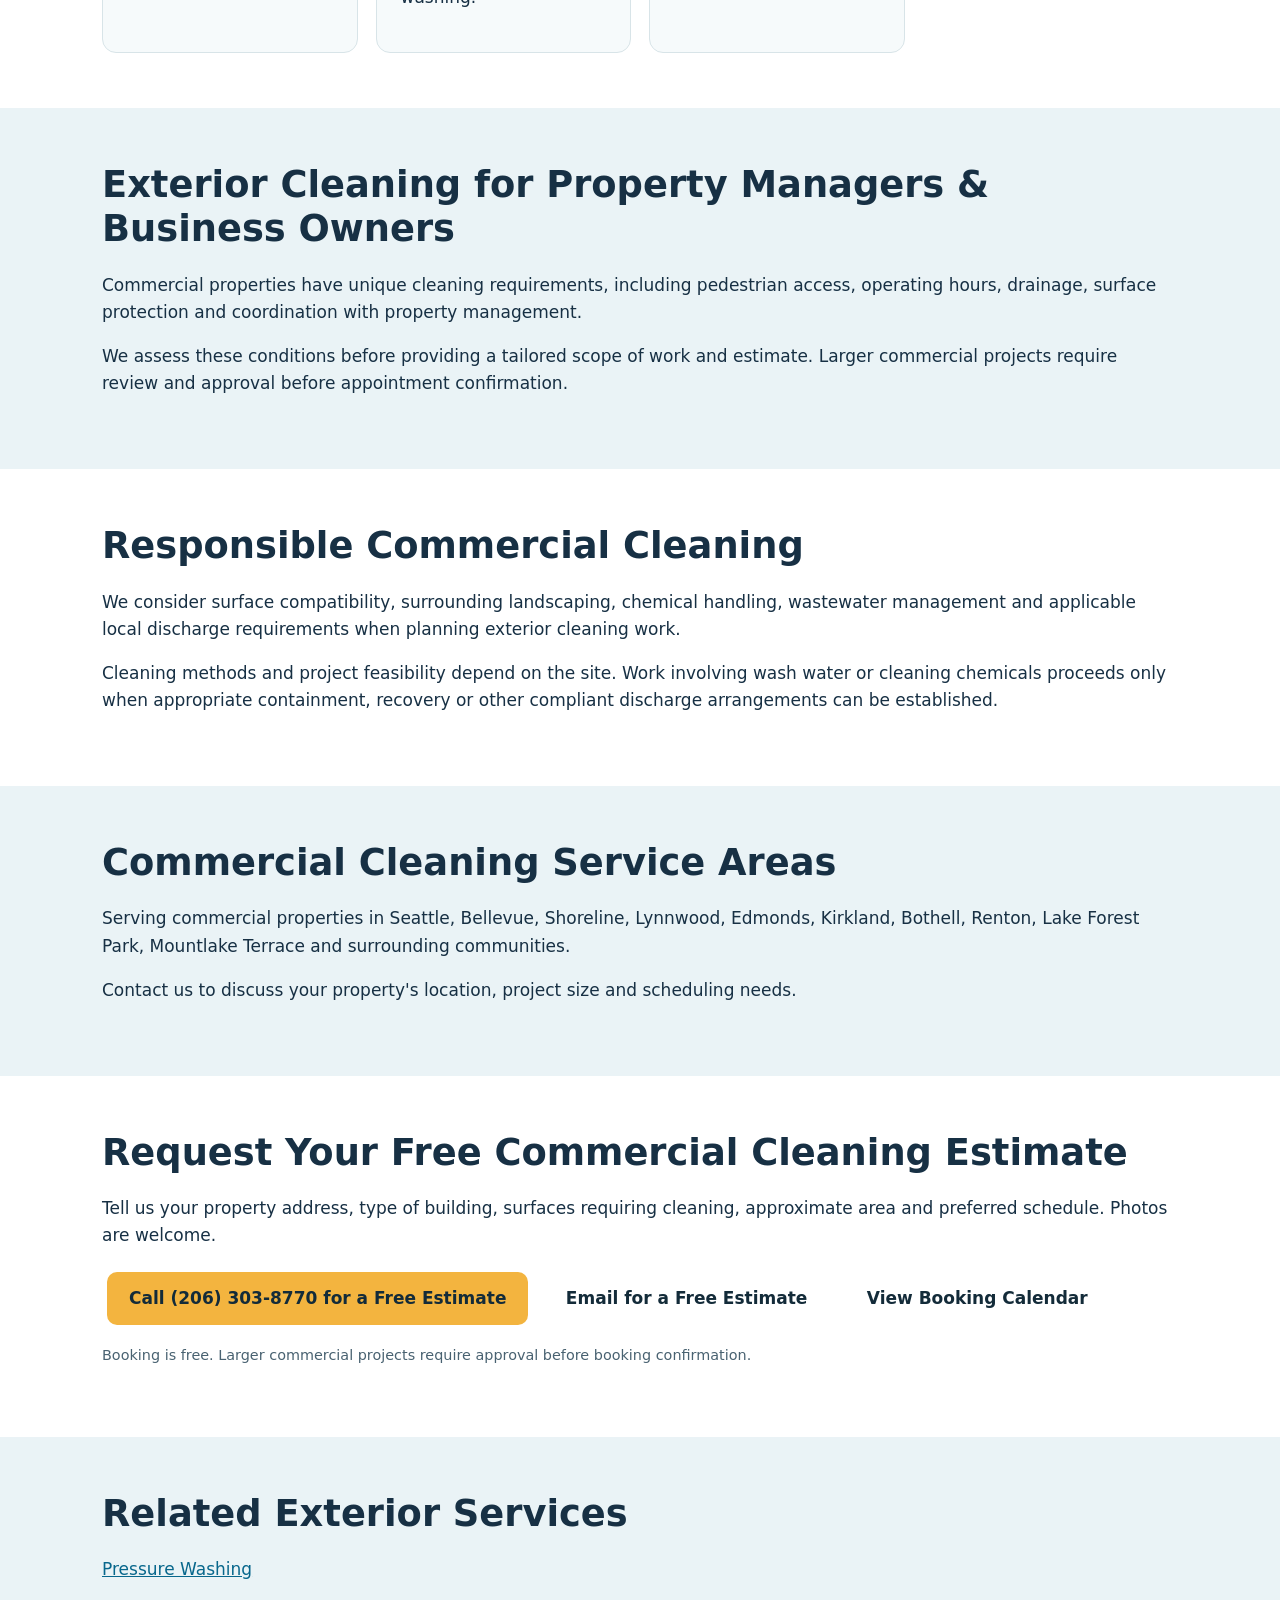
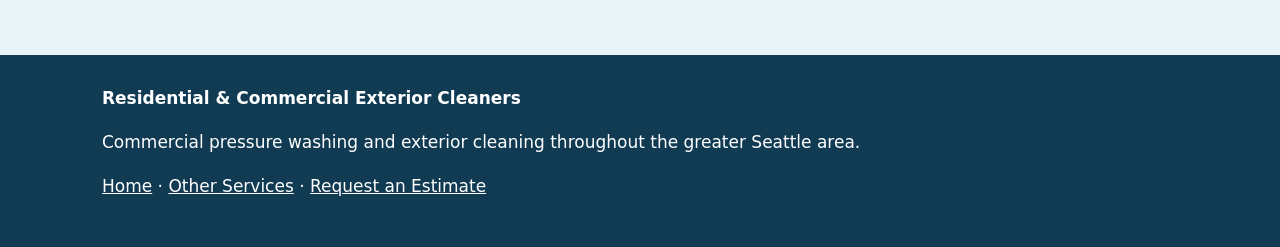
==== commit 2e3348a0: "Remove the booking deposit from services/commercial-cleaning.html" ====
--- a/services/commercial-cleaning.html
+++ b/services/commercial-cleaning.html
@@ -67,7 +67,7 @@
 <a class="btn" href="tel:+12063038770">Call (206) 303-8770 for a Free Estimate</a>
 <a class="btn secondary" href="mailto:matt@residentialcommercialexteriorcleaners.com?subject=Commercial%20Exterior%20Cleaning%20Estimate">Email for a Free Estimate</a>
 <a class="btn secondary" href="https://calendar.app.google/ALPbAjFEjYgFYLGk9" rel="noopener noreferrer">View Booking Calendar</a>
-<p class="note">Larger commercial projects require approval before booking confirmation. A $175 booking deposit may apply and is credited toward the final invoice. Confirm payment and scheduling directly. Cancellations at least 48 hours before an appointment qualify for a full deposit refund under the stated policy.</p>
+<p class="note">Booking is free. Larger commercial projects require approval before booking confirmation.</p>
 </div></section>
 <section class="section light"><div class="wrap"><h2>Related Exterior Services</h2><p><a href="/services/pressure-washing.html">Pressure Washing</a></p></div></section>
 </main>
